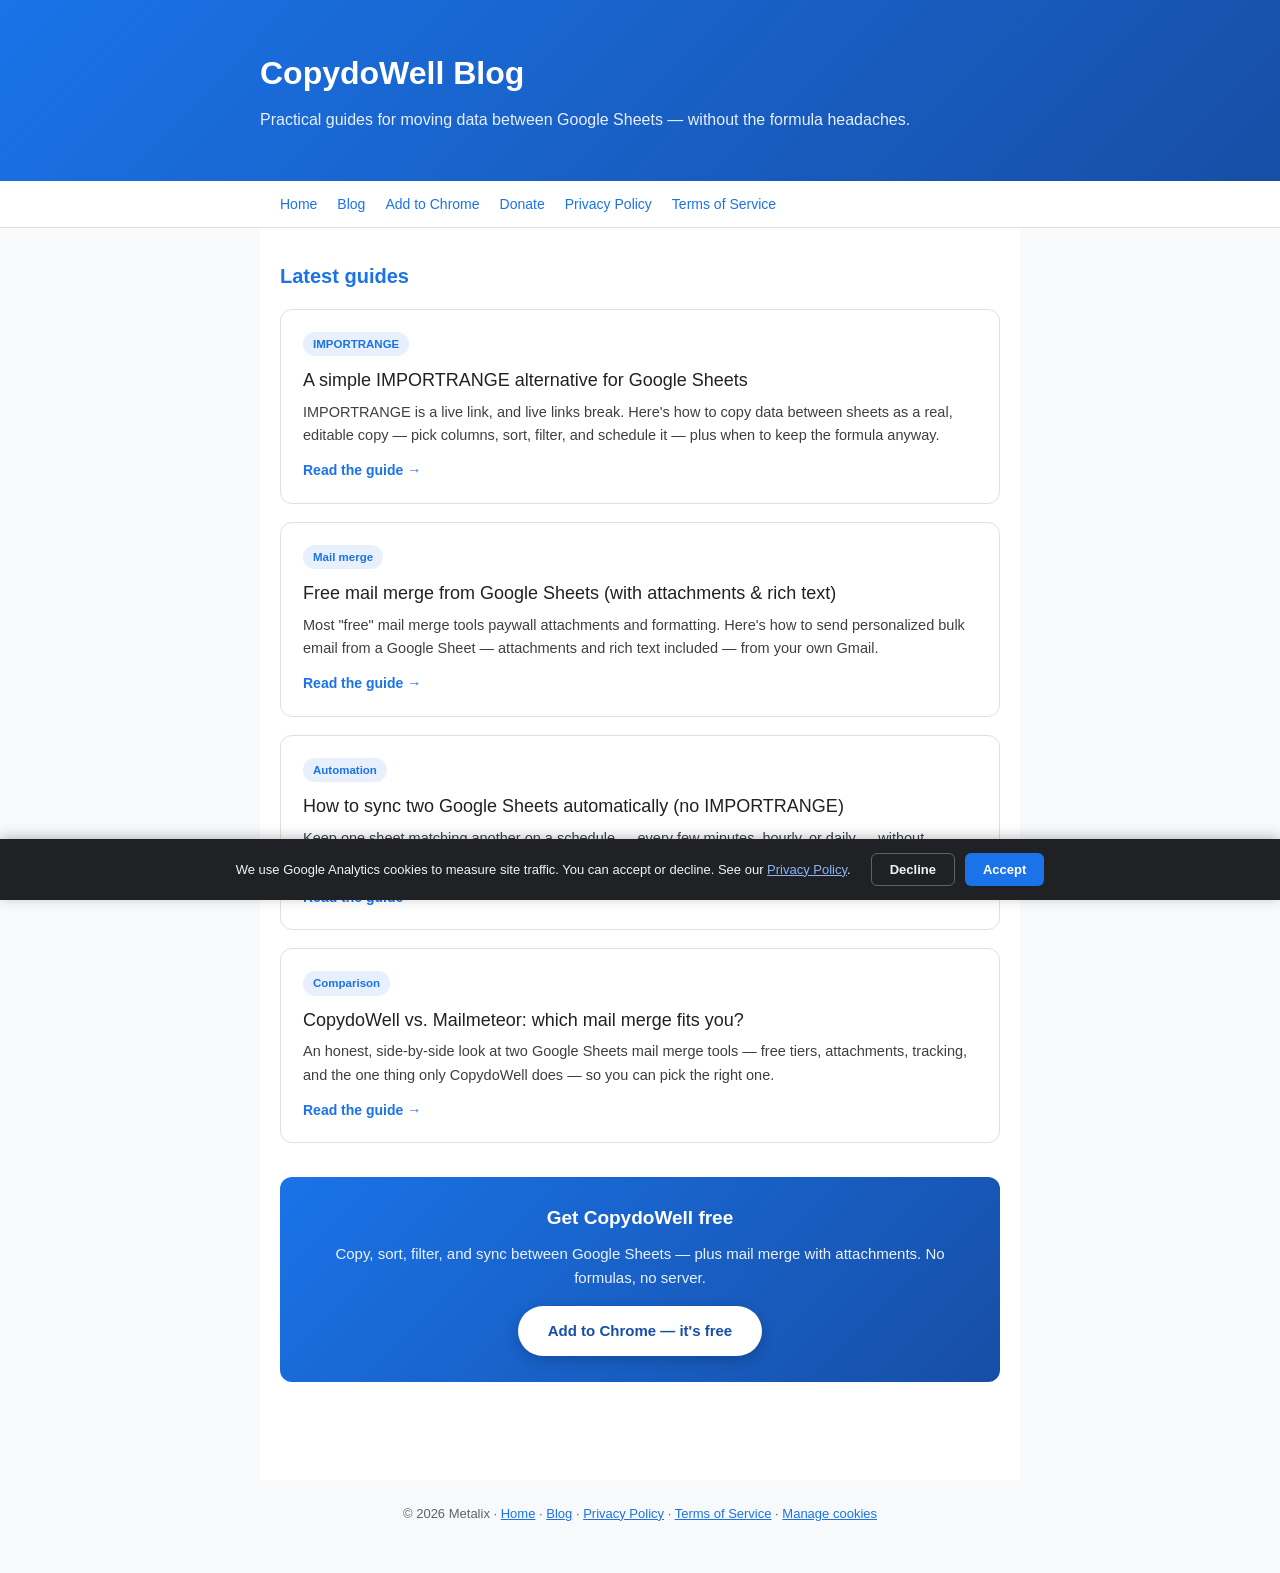
==== blog/index.html @ b86292d3 "Add blog with SEO posts (IMPORTRANGE, mail merge, sync, vs Mailmeteor) - New /blog/ folder: landing " ====
<!DOCTYPE html>
<html lang="en">
<head>
<meta charset="utf-8">
<meta name="viewport" content="width=device-width, initial-scale=1">
<title>CopydoWell Blog — Google Sheets Copy, Sync &amp; Mail Merge Guides</title>
<meta name="description" content="Practical guides for copying, syncing, and mail merging data in Google Sheets — IMPORTRANGE alternatives, free mail merge with attachments, automatic sheet syncs, and honest tool comparisons.">
<link rel="canonical" href="https://copydowell.metalix.in/blog/">
<meta property="og:type" content="website">
<meta property="og:title" content="CopydoWell Blog — Google Sheets Copy, Sync &amp; Mail Merge Guides">
<meta property="og:description" content="Practical guides for copying, syncing, and mail merging data in Google Sheets.">
<meta property="og:url" content="https://copydowell.metalix.in/blog/">
<meta property="og:image" content="https://copydowell.metalix.in/images/marquee-1400x560.png">
<meta name="twitter:card" content="summary_large_image">
<link rel="stylesheet" href="/style.css">
<link rel="stylesheet" href="/blog/blog.css">
<!-- Google Analytics (GA4) with Consent Mode v2 -->
<script async src="https://www.googletagmanager.com/gtag/js?id=G-570SE982X2"></script>
<script>
  window.dataLayer = window.dataLayer || [];
  function gtag(){dataLayer.push(arguments);}
  gtag('consent', 'default', {
    ad_storage: 'denied', ad_user_data: 'denied', ad_personalization: 'denied',
    analytics_storage: 'denied', wait_for_update: 500
  });
  try { if (localStorage.getItem('cdw_consent') === 'granted') { gtag('consent', 'update', { analytics_storage: 'granted' }); } } catch (e) {}
  gtag('js', new Date());
  gtag('config', 'G-570SE982X2');
</script>
<script type="application/ld+json">
{
  "@context": "https://schema.org",
  "@type": "Blog",
  "name": "CopydoWell Blog",
  "description": "Practical guides for copying, syncing, and mail merging data in Google Sheets.",
  "url": "https://copydowell.metalix.in/blog/",
  "publisher": { "@type": "Organization", "name": "Metalix" }
}
</script>
</head>
<body>
<header>
  <div class="wrap">
    <h1>CopydoWell Blog</h1>
    <p>Practical guides for moving data between Google Sheets — without the formula headaches.</p>
  </div>
</header>

<nav>
  <div class="wrap">
    <a href="/index.html">Home</a>
    <a href="/blog/">Blog</a>
    <a href="https://chromewebstore.google.com/detail/copydowell/fgkggcanaogpklaloeeofbmgglbmghhf" target="_blank" rel="noopener" data-ga-event="add_to_chrome" data-ga-label="nav">Add to Chrome</a>
    <a href="/donate.html">Donate</a>
    <a href="/privacy.html">Privacy Policy</a>
    <a href="/terms.html">Terms of Service</a>
  </div>
</nav>

<main>
  <h2 style="margin-top:0;">Latest guides</h2>
  <div class="post-list">

    <article class="post-card">
      <span class="tag">IMPORTRANGE</span>
      <h2><a href="/blog/importrange-alternative-google-sheets.html">A simple IMPORTRANGE alternative for Google Sheets</a></h2>
      <p class="excerpt">IMPORTRANGE is a live link, and live links break. Here's how to copy data between sheets as a real, editable copy — pick columns, sort, filter, and schedule it — plus when to keep the formula anyway.</p>
      <a class="read-more" href="/blog/importrange-alternative-google-sheets.html">Read the guide →</a>
    </article>

    <article class="post-card">
      <span class="tag">Mail merge</span>
      <h2><a href="/blog/google-sheets-mail-merge-free.html">Free mail merge from Google Sheets (with attachments &amp; rich text)</a></h2>
      <p class="excerpt">Most "free" mail merge tools paywall attachments and formatting. Here's how to send personalized bulk email from a Google Sheet — attachments and rich text included — from your own Gmail.</p>
      <a class="read-more" href="/blog/google-sheets-mail-merge-free.html">Read the guide →</a>
    </article>

    <article class="post-card">
      <span class="tag">Automation</span>
      <h2><a href="/blog/sync-two-google-sheets-automatically.html">How to sync two Google Sheets automatically (no IMPORTRANGE)</a></h2>
      <p class="excerpt">Keep one sheet matching another on a schedule — every few minutes, hourly, or daily — without IMPORTRANGE or Apps Script. Set it once and let scheduled triggers do the copying.</p>
      <a class="read-more" href="/blog/sync-two-google-sheets-automatically.html">Read the guide →</a>
    </article>

    <article class="post-card">
      <span class="tag">Comparison</span>
      <h2><a href="/blog/copydowell-vs-mailmeteor.html">CopydoWell vs. Mailmeteor: which mail merge fits you?</a></h2>
      <p class="excerpt">An honest, side-by-side look at two Google Sheets mail merge tools — free tiers, attachments, tracking, and the one thing only CopydoWell does — so you can pick the right one.</p>
      <a class="read-more" href="/blog/copydowell-vs-mailmeteor.html">Read the guide →</a>
    </article>

  </div>

  <div class="cta-box">
    <h3>Get CopydoWell free</h3>
    <p>Copy, sort, filter, and sync between Google Sheets — plus mail merge with attachments. No formulas, no server.</p>
    <a class="cta" href="https://chromewebstore.google.com/detail/copydowell/fgkggcanaogpklaloeeofbmgglbmghhf" target="_blank" rel="noopener" data-ga-event="add_to_chrome" data-ga-label="blog_index">Add to Chrome — it's free</a>
  </div>
</main>

<footer>
  &copy; 2026 Metalix &middot; <a href="/index.html">Home</a> &middot; <a href="/blog/">Blog</a> &middot; <a href="/privacy.html">Privacy Policy</a> &middot; <a href="/terms.html">Terms of Service</a> &middot; <a href="#" class="manage-cookies">Manage cookies</a>
</footer>
<script>
  document.addEventListener('click', function (e) {
    var el = e.target.closest('[data-ga-event]');
    if (!el || typeof gtag !== 'function') return;
    gtag('event', el.getAttribute('data-ga-event'), {
      cta_location: el.getAttribute('data-ga-label') || '',
      link_url: el.getAttribute('href') || ''
    });
  });
</script>
<script src="/consent.js"></script>
</body>
</html>
---- style.css ----
:root {
  color-scheme: light;
}

* { box-sizing: border-box; }

body {
  font-family: -apple-system, BlinkMacSystemFont, "Segoe UI", Roboto, Helvetica, Arial, sans-serif;
  margin: 0;
  color: #202124;
  background: #f8f9fa;
  line-height: 1.6;
}

header {
  background: linear-gradient(135deg, #1a73e8, #174ea6);
  color: #fff;
  padding: 48px 20px;
}

header .wrap {
  max-width: 760px;
  margin: 0 auto;
}

header h1 {
  margin: 0 0 8px;
  font-size: 32px;
}

header p {
  margin: 0;
  font-size: 16px;
  opacity: 0.9;
}

nav {
  background: #fff;
  border-bottom: 1px solid #e0e0e0;
}

nav .wrap {
  max-width: 760px;
  margin: 0 auto;
  padding: 12px 20px;
  display: flex;
  gap: 20px;
}

nav a {
  color: #1a73e8;
  text-decoration: none;
  font-weight: 500;
  font-size: 14px;
}

nav a:hover { text-decoration: underline; }

main {
  max-width: 760px;
  margin: 0 auto;
  padding: 32px 20px 64px;
  background: #fff;
}

h2 {
  color: #1a73e8;
  font-size: 20px;
  margin-top: 32px;
}

h2:first-child { margin-top: 0; }

h3 {
  font-size: 16px;
  margin-top: 24px;
  margin-bottom: 6px;
}

h4 {
  font-size: 14px;
  margin-top: 0;
  margin-bottom: 4px;
  color: #1a73e8;
}

ol, ul { padding-left: 20px; }

a { color: #1a73e8; }

code {
  background: #f1f3f4;
  border-radius: 3px;
  padding: 1px 5px;
  font-size: 12.5px;
  font-family: "SFMono-Regular", Consolas, Menlo, monospace;
}

.toc {
  background: #f8f9fa;
  border: 1px solid #e0e0e0;
  border-radius: 8px;
  padding: 16px 20px;
  margin-bottom: 24px;
}

.toc p { margin: 0 0 8px; font-weight: 600; }
.toc ul { margin: 0; padding-left: 18px; }
.toc li { margin-bottom: 4px; }

.step {
  border-left: 3px solid #1a73e8;
  padding-left: 14px;
  margin: 14px 0;
}

footer {
  text-align: center;
  padding: 24px 20px 48px;
  font-size: 13px;
  color: #5f6368;
}

.updated {
  font-size: 13px;
  color: #5f6368;
}

.cta {
  display: inline-block;
  margin-top: 20px;
  padding: 13px 30px;
  background: #fff;
  color: #174ea6;
  border-radius: 999px;
  font-weight: 600;
  font-size: 15px;
  text-decoration: none;
  box-shadow: 0 4px 14px rgba(0,0,0,0.20);
  transition: transform 0.15s ease, box-shadow 0.15s ease, background 0.15s ease, filter 0.15s ease;
}

.cta:hover {
  background: #f1f3f4;
  text-decoration: none;
  transform: translateY(-2px);
  box-shadow: 0 9px 24px rgba(0,0,0,0.28);
}

.cta.inline {
  background: linear-gradient(135deg, #1a73e8, #174ea6);
  color: #fff;
  margin-top: 8px;
  box-shadow: 0 4px 14px rgba(26,115,232,0.35);
}

.cta.inline:hover {
  background: linear-gradient(135deg, #1a73e8, #174ea6);
  filter: brightness(1.06);
  transform: translateY(-2px);
  box-shadow: 0 9px 24px rgba(26,115,232,0.45);
}

.cta.donate {
  background: linear-gradient(135deg, #ff5f6d, #ff2d55);
  color: #fff;
  font-size: 16px;
  padding: 14px 32px;
  border-radius: 999px;
  box-shadow: 0 6px 18px rgba(255, 45, 85, 0.35);
  transition: transform 0.15s ease, box-shadow 0.15s ease, filter 0.15s ease;
}

.cta.donate:hover {
  background: linear-gradient(135deg, #ff5f6d, #ff2d55);
  filter: brightness(1.05);
  transform: translateY(-2px);
  box-shadow: 0 10px 26px rgba(255, 45, 85, 0.45);
  text-decoration: none;
}

.cta.donate .heart { display: inline-block; animation: heartbeat 1.4s ease-in-out infinite; }

@keyframes heartbeat {
  0%, 100% { transform: scale(1); }
  15% { transform: scale(1.25); }
  30% { transform: scale(1); }
  45% { transform: scale(1.2); }
}

.cookie-consent {
  position: fixed;
  left: 0;
  right: 0;
  bottom: 0;
  z-index: 2000;
  background: #202124;
  color: #f1f3f4;
  padding: 14px 20px;
  display: flex;
  flex-wrap: wrap;
  align-items: center;
  justify-content: center;
  gap: 12px 20px;
  font-size: 13px;
  box-shadow: 0 -2px 12px rgba(0,0,0,0.25);
}

.cookie-consent .cc-text { max-width: 640px; line-height: 1.5; }
.cookie-consent a { color: #8ab4f8; }

.cookie-consent .cc-actions { display: flex; gap: 10px; flex-shrink: 0; }

.cookie-consent .cc-btn {
  border: none;
  border-radius: 6px;
  padding: 8px 18px;
  font-size: 13px;
  font-weight: 600;
  cursor: pointer;
}

.cookie-consent .cc-accept { background: #1a73e8; color: #fff; }
.cookie-consent .cc-accept:hover { background: #4285f4; }
.cookie-consent .cc-decline { background: transparent; color: #f1f3f4; border: 1px solid #5f6368; }
.cookie-consent .cc-decline:hover { background: rgba(255,255,255,0.08); }
.cookie-consent em { color: #9aa0a6; font-style: normal; }

.manage-cookies { cursor: pointer; }

.shots {
  display: grid;
  grid-template-columns: repeat(auto-fit, minmax(280px, 1fr));
  gap: 18px;
  margin: 18px 0 8px;
}

.shots figure { margin: 0; }

.shots img {
  width: 100%;
  height: auto;
  display: block;
  border: 1px solid #e0e0e0;
  border-radius: 10px;
  box-shadow: 0 4px 16px rgba(0,0,0,0.10);
}

.shots figcaption {
  margin-top: 8px;
  font-size: 13px;
  color: #5f6368;
  text-align: center;
}

.marquee-banner {
  width: 100%;
  height: auto;
  display: block;
  border-radius: 12px;
  margin: 8px 0 4px;
}
---- blog/blog.css ----
/* Blog-specific styles, layered on top of the site's /style.css.
   Reuses the site palette: #1a73e8 blue, #202124 ink, #5f6368 muted. */

.breadcrumb { font-size: 12.5px; color: #5f6368; margin: 0 0 18px; }
.breadcrumb a { color: #1a73e8; text-decoration: none; }
.breadcrumb a:hover { text-decoration: underline; }

article h1 { font-size: 27px; line-height: 1.25; margin: 0 0 10px; color: #202124; }
article h2 { margin-top: 34px; }
article h3 { margin-top: 22px; }
article p { margin: 14px 0; }
article ul, article ol { margin: 14px 0; }
article li { margin-bottom: 6px; }
article a { font-weight: 500; }

.post-meta { font-size: 13px; color: #5f6368; margin: 0 0 22px; }
.lead { font-size: 17px; color: #3c4043; line-height: 1.6; }

/* callout / note box */
.callout {
  background: #e8f0fe; border: 1px solid #d2e3fc; border-left: 4px solid #1a73e8;
  border-radius: 8px; padding: 14px 16px; margin: 20px 0; font-size: 14.5px;
}
.callout.warn { background: #fef7e0; border-color: #feefc3; border-left-color: #f9ab00; }
.callout p:first-child { margin-top: 0; }
.callout p:last-child { margin-bottom: 0; }

/* comparison table */
.table-wrap { overflow-x: auto; margin: 20px 0; }
table.cmp { border-collapse: collapse; width: 100%; font-size: 14px; }
table.cmp th, table.cmp td { border: 1px solid #e0e0e0; padding: 10px 12px; text-align: left; vertical-align: top; }
table.cmp thead th { background: #f1f3f4; font-weight: 600; }
table.cmp tbody th { background: #f8f9fa; font-weight: 600; }
table.cmp td.yes { color: #137333; font-weight: 600; }
table.cmp td.no { color: #c5221f; }

/* FAQ (accordion) */
.faq { margin: 24px 0; }
.faq details {
  border: 1px solid #e0e0e0; border-radius: 8px; margin-bottom: 10px;
  background: #fff; overflow: hidden;
}
.faq summary {
  cursor: pointer; padding: 14px 16px; font-weight: 600; font-size: 15px;
  list-style: none; color: #202124;
}
.faq summary::-webkit-details-marker { display: none; }
.faq summary:before { content: "＋"; color: #1a73e8; margin-right: 10px; font-weight: 700; }
.faq details[open] summary:before { content: "－"; }
.faq details > p { margin: 0 16px 14px; color: #3c4043; }

/* CTA box */
.cta-box {
  background: linear-gradient(135deg, #1a73e8, #174ea6); color: #fff;
  border-radius: 12px; padding: 26px 24px; margin: 34px 0; text-align: center;
}
.cta-box h3 { color: #fff; margin: 0 0 8px; font-size: 19px; }
.cta-box p { margin: 0 0 16px; opacity: 0.92; font-size: 15px; }
.cta-box .cta { margin-top: 0; }

/* related posts */
.related { margin-top: 40px; border-top: 1px solid #e0e0e0; padding-top: 20px; }
.related h2 { font-size: 16px; margin-top: 0; }
.related ul { padding-left: 18px; }

/* post cards (blog index) */
.post-list { display: grid; gap: 18px; margin-top: 8px; }
.post-card {
  border: 1px solid #e0e0e0; border-radius: 12px; padding: 20px 22px; background: #fff;
  transition: box-shadow .15s ease, transform .15s ease;
}
.post-card:hover { box-shadow: 0 6px 20px rgba(0,0,0,0.08); transform: translateY(-2px); }
.post-card .tag {
  display: inline-block; font-size: 11.5px; font-weight: 600; color: #1a73e8;
  background: #e8f0fe; border-radius: 999px; padding: 3px 10px; margin-bottom: 10px;
}
.post-card h2 { margin: 0 0 6px; font-size: 18px; }
.post-card h2 a { color: #202124; text-decoration: none; }
.post-card h2 a:hover { color: #1a73e8; }
.post-card .excerpt { margin: 0 0 10px; color: #3c4043; font-size: 14.5px; }
.post-card .read-more { font-weight: 600; font-size: 14px; text-decoration: none; }
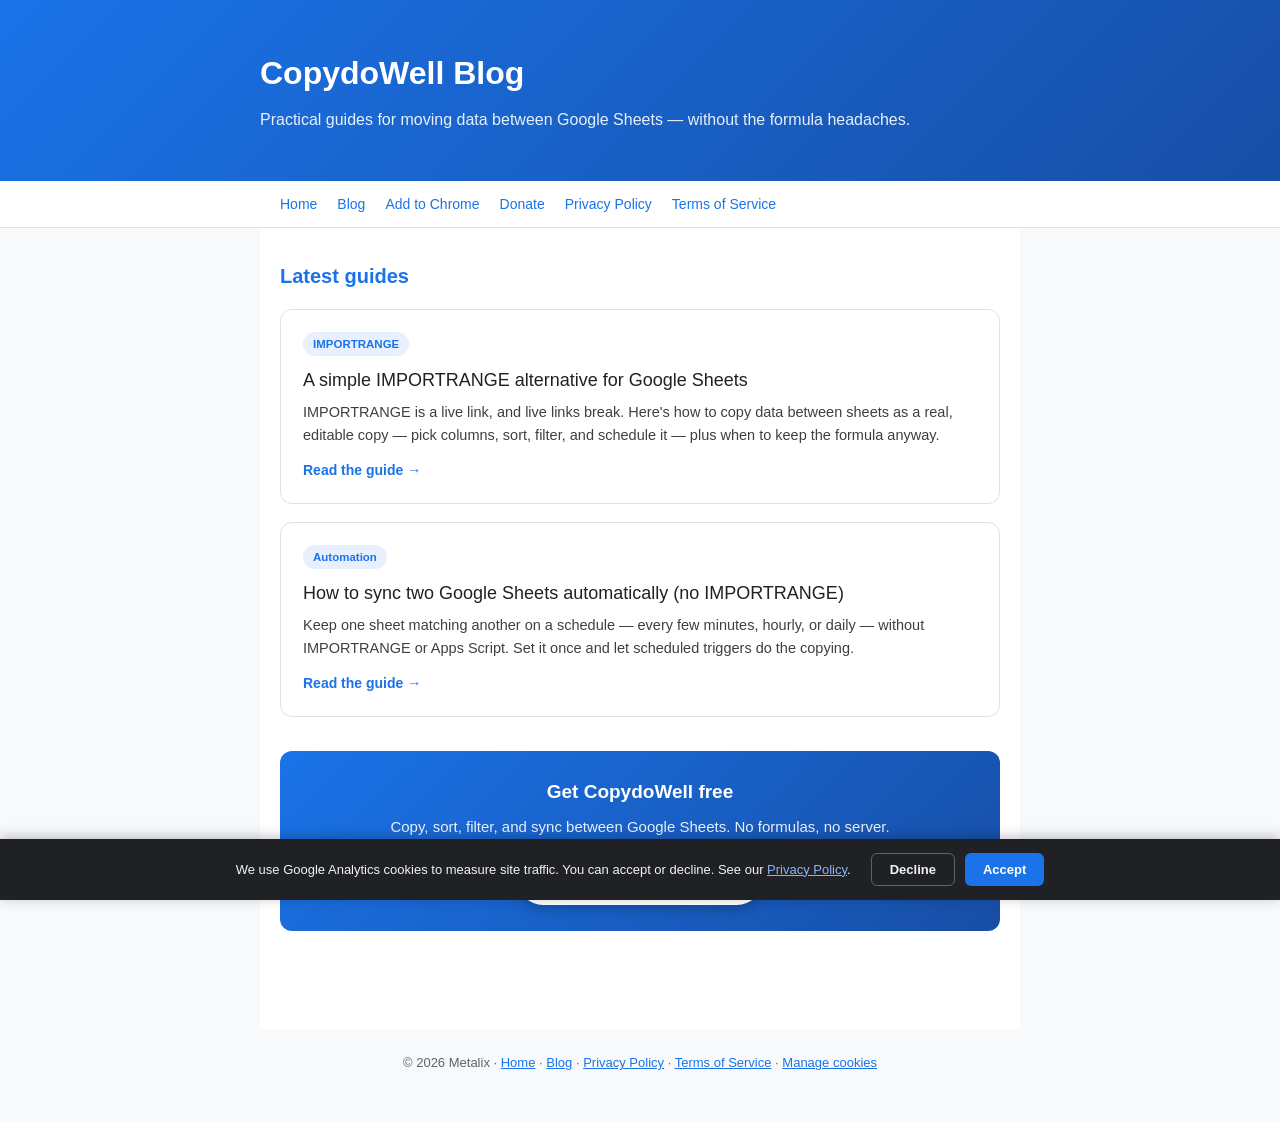
==== commit 7e896774: "Remove Mail Merge / Gmail from site (Copy-only v1.7.0) Mail Merge was split out of CopydoWell; the e" ====
--- a/blog/index.html
+++ b/blog/index.html
@@ -3,12 +3,12 @@
 <head>
 <meta charset="utf-8">
 <meta name="viewport" content="width=device-width, initial-scale=1">
-<title>CopydoWell Blog — Google Sheets Copy, Sync &amp; Mail Merge Guides</title>
-<meta name="description" content="Practical guides for copying, syncing, and mail merging data in Google Sheets — IMPORTRANGE alternatives, free mail merge with attachments, automatic sheet syncs, and honest tool comparisons.">
+<title>CopydoWell Blog — Google Sheets Copy &amp; Sync Guides</title>
+<meta name="description" content="Practical guides for copying and syncing data in Google Sheets — IMPORTRANGE alternatives, automatic sheet syncs, and honest tool comparisons.">
 <link rel="canonical" href="https://copydowell.metalix.in/blog/">
 <meta property="og:type" content="website">
-<meta property="og:title" content="CopydoWell Blog — Google Sheets Copy, Sync &amp; Mail Merge Guides">
-<meta property="og:description" content="Practical guides for copying, syncing, and mail merging data in Google Sheets.">
+<meta property="og:title" content="CopydoWell Blog — Google Sheets Copy &amp; Sync Guides">
+<meta property="og:description" content="Practical guides for copying and syncing data in Google Sheets.">
 <meta property="og:url" content="https://copydowell.metalix.in/blog/">
 <meta property="og:image" content="https://copydowell.metalix.in/images/marquee-1400x560.png">
 <meta name="twitter:card" content="summary_large_image">
@@ -32,7 +32,7 @@
   "@context": "https://schema.org",
   "@type": "Blog",
   "name": "CopydoWell Blog",
-  "description": "Practical guides for copying, syncing, and mail merging data in Google Sheets.",
+  "description": "Practical guides for copying and syncing data in Google Sheets.",
   "url": "https://copydowell.metalix.in/blog/",
   "publisher": { "@type": "Organization", "name": "Metalix" }
 }
@@ -69,31 +69,17 @@
     </article>
 
     <article class="post-card">
-      <span class="tag">Mail merge</span>
-      <h2><a href="/blog/google-sheets-mail-merge-free.html">Free mail merge from Google Sheets (with attachments &amp; rich text)</a></h2>
-      <p class="excerpt">Most "free" mail merge tools paywall attachments and formatting. Here's how to send personalized bulk email from a Google Sheet — attachments and rich text included — from your own Gmail.</p>
-      <a class="read-more" href="/blog/google-sheets-mail-merge-free.html">Read the guide →</a>
-    </article>
-
-    <article class="post-card">
       <span class="tag">Automation</span>
       <h2><a href="/blog/sync-two-google-sheets-automatically.html">How to sync two Google Sheets automatically (no IMPORTRANGE)</a></h2>
       <p class="excerpt">Keep one sheet matching another on a schedule — every few minutes, hourly, or daily — without IMPORTRANGE or Apps Script. Set it once and let scheduled triggers do the copying.</p>
       <a class="read-more" href="/blog/sync-two-google-sheets-automatically.html">Read the guide →</a>
     </article>
 
-    <article class="post-card">
-      <span class="tag">Comparison</span>
-      <h2><a href="/blog/copydowell-vs-mailmeteor.html">CopydoWell vs. Mailmeteor: which mail merge fits you?</a></h2>
-      <p class="excerpt">An honest, side-by-side look at two Google Sheets mail merge tools — free tiers, attachments, tracking, and the one thing only CopydoWell does — so you can pick the right one.</p>
-      <a class="read-more" href="/blog/copydowell-vs-mailmeteor.html">Read the guide →</a>
-    </article>
-
   </div>
 
   <div class="cta-box">
     <h3>Get CopydoWell free</h3>
-    <p>Copy, sort, filter, and sync between Google Sheets — plus mail merge with attachments. No formulas, no server.</p>
+    <p>Copy, sort, filter, and sync between Google Sheets. No formulas, no server.</p>
     <a class="cta" href="https://chromewebstore.google.com/detail/copydowell/fgkggcanaogpklaloeeofbmgglbmghhf" target="_blank" rel="noopener" data-ga-event="add_to_chrome" data-ga-label="blog_index">Add to Chrome — it's free</a>
   </div>
 </main>
--- a/style.css
+++ b/style.css
@@ -253,6 +253,26 @@
   text-align: center;
 }
 
+.video-embed {
+  position: relative;
+  width: 100%;
+  aspect-ratio: 16 / 9;
+  margin: 18px 0;
+  border-radius: 10px;
+  overflow: hidden;
+  border: 1px solid #e0e0e0;
+  box-shadow: 0 4px 16px rgba(0,0,0,0.10);
+  background: #000;
+}
+
+.video-embed iframe {
+  position: absolute;
+  inset: 0;
+  width: 100%;
+  height: 100%;
+  border: 0;
+}
+
 .marquee-banner {
   width: 100%;
   height: auto;
--- a/blog/blog.css
+++ b/blog/blog.css
@@ -58,6 +58,21 @@
 .cta-box p { margin: 0 0 16px; opacity: 0.92; font-size: 15px; }
 .cta-box .cta { margin-top: 0; }
 
+/* share bar */
+.share { margin-top: 36px; border-top: 1px solid #e0e0e0; padding-top: 20px; }
+.share h2 { font-size: 16px; margin: 0 0 12px; }
+.share-buttons { display: flex; flex-wrap: wrap; gap: 8px; }
+.share-buttons a, .share-buttons button {
+  display: inline-flex; align-items: center; gap: 7px;
+  border: 1px solid #dadce0; border-radius: 999px; background: #fff;
+  color: #3c4043; font-family: inherit; font-size: 13.5px; font-weight: 600;
+  padding: 9px 14px; text-decoration: none; cursor: pointer;
+  transition: border-color .15s ease, color .15s ease, background .15s ease;
+}
+.share-buttons a:hover, .share-buttons button:hover { border-color: #1a73e8; color: #1a73e8; background: #e8f0fe; }
+.share-buttons svg { width: 16px; height: 16px; fill: currentColor; flex: none; }
+.share-copy.copied, .share-copy.copied:hover { border-color: #137333; color: #137333; background: #e6f4ea; }
+
 /* related posts */
 .related { margin-top: 40px; border-top: 1px solid #e0e0e0; padding-top: 20px; }
 .related h2 { font-size: 16px; margin-top: 0; }
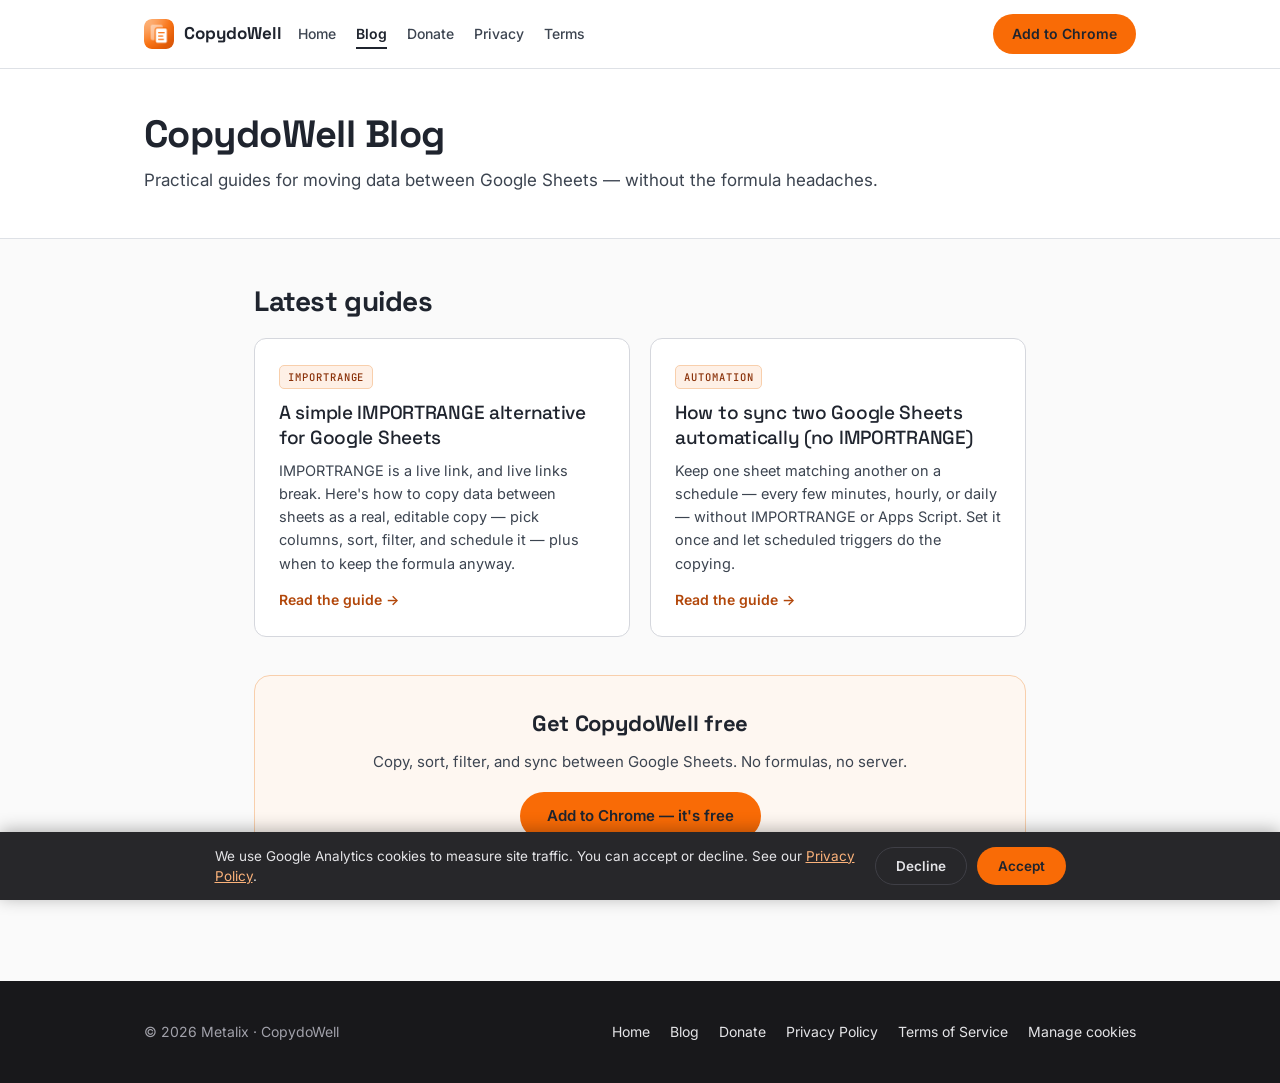
==== commit ed6fa1d2: "Retheme site to the Metalix brand Rebuild the site on metalix.in's design tokens: primary hsl(25 95%" ====
--- a/blog/index.html
+++ b/blog/index.html
@@ -12,6 +12,10 @@
 <meta property="og:url" content="https://copydowell.metalix.in/blog/">
 <meta property="og:image" content="https://copydowell.metalix.in/images/marquee-1400x560.png">
 <meta name="twitter:card" content="summary_large_image">
+<link rel="preconnect" href="https://fonts.googleapis.com">
+<link rel="preconnect" href="https://fonts.gstatic.com" crossorigin>
+<link rel="stylesheet" href="https://fonts.googleapis.com/css2?family=Inter:wght@400;500;600;700&family=Space+Grotesk:wght@500;600;700&family=JetBrains+Mono:wght@400;500&display=swap">
+<link rel="icon" type="image/png" href="/images/copydowell-mark.png">
 <link rel="stylesheet" href="/style.css">
 <link rel="stylesheet" href="/blog/blog.css">
 <!-- Google Analytics (GA4) with Consent Mode v2 -->
@@ -39,53 +43,61 @@
 </script>
 </head>
 <body>
+<nav class="site-nav">
+  <div class="wrap">
+    <a class="brand" href="/"><img src="/images/copydowell-mark.png" alt="" width="30" height="30">CopydoWell</a>
+    <div class="nav-links">
+      <a href="/">Home</a>
+      <a href="/blog/" aria-current="page">Blog</a>
+      <a href="/donate.html" data-ga-event="donate_click" data-ga-label="nav">Donate</a>
+      <a href="/privacy.html">Privacy</a>
+      <a href="/terms.html">Terms</a>
+    </div>
+    <a class="cta sm" href="https://chromewebstore.google.com/detail/copydowell-%e2%80%94-copy-google/fgkggcanaogpklaloeeofbmgglbmghhf" target="_blank" rel="noopener" data-ga-event="add_to_chrome" data-ga-label="nav">Add to Chrome</a>
+  </div>
+</nav>
+
 <header>
   <div class="wrap">
     <h1>CopydoWell Blog</h1>
     <p>Practical guides for moving data between Google Sheets — without the formula headaches.</p>
   </div>
 </header>
-
-<nav>
-  <div class="wrap">
-    <a href="/index.html">Home</a>
-    <a href="/blog/">Blog</a>
-    <a href="https://chromewebstore.google.com/detail/copydowell/fgkggcanaogpklaloeeofbmgglbmghhf" target="_blank" rel="noopener" data-ga-event="add_to_chrome" data-ga-label="nav">Add to Chrome</a>
-    <a href="/donate.html">Donate</a>
-    <a href="/privacy.html">Privacy Policy</a>
-    <a href="/terms.html">Terms of Service</a>
-  </div>
-</nav>
-
 <main>
-  <h2 style="margin-top:0;">Latest guides</h2>
+  <h2>Latest guides</h2>
   <div class="post-list">
-
     <article class="post-card">
       <span class="tag">IMPORTRANGE</span>
-      <h2><a href="/blog/importrange-alternative-google-sheets.html">A simple IMPORTRANGE alternative for Google Sheets</a></h2>
+      <h3><a href="/blog/importrange-alternative-google-sheets.html">A simple IMPORTRANGE alternative for Google Sheets</a></h3>
       <p class="excerpt">IMPORTRANGE is a live link, and live links break. Here's how to copy data between sheets as a real, editable copy — pick columns, sort, filter, and schedule it — plus when to keep the formula anyway.</p>
-      <a class="read-more" href="/blog/importrange-alternative-google-sheets.html">Read the guide →</a>
+      <a class="read-more" href="/blog/importrange-alternative-google-sheets.html">Read the guide &rarr;</a>
     </article>
-
     <article class="post-card">
       <span class="tag">Automation</span>
-      <h2><a href="/blog/sync-two-google-sheets-automatically.html">How to sync two Google Sheets automatically (no IMPORTRANGE)</a></h2>
+      <h3><a href="/blog/sync-two-google-sheets-automatically.html">How to sync two Google Sheets automatically (no IMPORTRANGE)</a></h3>
       <p class="excerpt">Keep one sheet matching another on a schedule — every few minutes, hourly, or daily — without IMPORTRANGE or Apps Script. Set it once and let scheduled triggers do the copying.</p>
-      <a class="read-more" href="/blog/sync-two-google-sheets-automatically.html">Read the guide →</a>
+      <a class="read-more" href="/blog/sync-two-google-sheets-automatically.html">Read the guide &rarr;</a>
     </article>
-
   </div>
-
   <div class="cta-box">
     <h3>Get CopydoWell free</h3>
     <p>Copy, sort, filter, and sync between Google Sheets. No formulas, no server.</p>
-    <a class="cta" href="https://chromewebstore.google.com/detail/copydowell/fgkggcanaogpklaloeeofbmgglbmghhf" target="_blank" rel="noopener" data-ga-event="add_to_chrome" data-ga-label="blog_index">Add to Chrome — it's free</a>
+    <a class="cta" href="https://chromewebstore.google.com/detail/copydowell-%e2%80%94-copy-google/fgkggcanaogpklaloeeofbmgglbmghhf" target="_blank" rel="noopener" data-ga-event="add_to_chrome" data-ga-label="blog_index">Add to Chrome — it's free</a>
   </div>
 </main>
 
 <footer>
-  &copy; 2026 Metalix &middot; <a href="/index.html">Home</a> &middot; <a href="/blog/">Blog</a> &middot; <a href="/privacy.html">Privacy Policy</a> &middot; <a href="/terms.html">Terms of Service</a> &middot; <a href="#" class="manage-cookies">Manage cookies</a>
+  <div class="wrap">
+    <p class="copy">&copy; 2026 Metalix &middot; CopydoWell</p>
+    <nav aria-label="Footer">
+      <a href="/">Home</a>
+      <a href="/blog/">Blog</a>
+      <a href="/donate.html">Donate</a>
+      <a href="/privacy.html">Privacy Policy</a>
+      <a href="/terms.html">Terms of Service</a>
+      <a href="#" class="manage-cookies">Manage cookies</a>
+    </nav>
+  </div>
 </footer>
 <script>
   document.addEventListener('click', function (e) {
--- a/style.css
+++ b/style.css
@@ -1,185 +1,482 @@
+/* CopydoWell — Metalix theme.
+   Tokens mirror metalix.in: primary hsl(25 95% 50%), zinc surfaces,
+   Space Grotesk display / Inter body / JetBrains Mono labels, .75rem radius. */
+
 :root {
   color-scheme: light;
+
+  --ink: #1F242E;
+  --ink-2: #3C4450;
+  --muted: #5B6370;
+  --bg: #FAFAFA;
+  --card: #FFFFFF;
+  --line: #DEE1E6;
+  --line-2: #D5D7DD;
+  --surface: #EDEFF2;
+
+  --brand: #F96B06;
+  --brand-ink: #8A3109;
+  --brand-link: #B2470A;
+  --brand-link-hover: #7C3309;
+  --brand-wash: #FEF0E6;
+  --brand-wash-2: #FEF7F1;
+  --brand-line: #F8CFAC;
+
+  --zinc-900: #18181B;
+  --zinc-800: #27272A;
+  --zinc-700: #3F3F46;
+  --zinc-400: #A1A1AA;
+  --zinc-200: #E4E4E7;
+
+  --ok-bg: #DCF3E4;
+  --ok-ink: #11612F;
+
+  --r: 12px;
+  --r-lg: 16px;
+  --shadow: 0 2px 4px -1px rgba(24,24,27,.06), 0 4px 8px -2px rgba(24,24,27,.08);
+  --shadow-lg: 0 8px 16px -4px rgba(24,24,27,.08), 0 16px 32px -8px rgba(24,24,27,.10);
+
+  --sans: Inter, system-ui, -apple-system, "Segoe UI", Roboto, sans-serif;
+  --display: "Space Grotesk", Inter, system-ui, sans-serif;
+  --mono: "JetBrains Mono", ui-monospace, SFMono-Regular, Menlo, monospace;
 }
 
 * { box-sizing: border-box; }
 
 body {
-  font-family: -apple-system, BlinkMacSystemFont, "Segoe UI", Roboto, Helvetica, Arial, sans-serif;
+  font-family: var(--sans);
   margin: 0;
-  color: #202124;
-  background: #f8f9fa;
+  color: var(--ink);
+  background: var(--bg);
   line-height: 1.6;
-}
-
-header {
-  background: linear-gradient(135deg, #1a73e8, #174ea6);
-  color: #fff;
-  padding: 48px 20px;
-}
-
-header .wrap {
-  max-width: 760px;
-  margin: 0 auto;
-}
-
-header h1 {
-  margin: 0 0 8px;
-  font-size: 32px;
-}
-
-header p {
-  margin: 0;
-  font-size: 16px;
-  opacity: 0.9;
-}
-
-nav {
-  background: #fff;
-  border-bottom: 1px solid #e0e0e0;
-}
-
-nav .wrap {
-  max-width: 760px;
-  margin: 0 auto;
-  padding: 12px 20px;
+  -webkit-font-smoothing: antialiased;
+}
+
+.wrap { max-width: 1040px; margin: 0 auto; padding: 0 24px; }
+
+a { color: var(--brand-link); }
+a:hover { color: var(--brand-link-hover); }
+
+h1, h2, h3, h4 { font-family: var(--display); letter-spacing: -0.015em; }
+
+/* ---------- top navigation ---------- */
+
+.site-nav {
+  background: var(--card);
+  border-bottom: 1px solid var(--line);
+  position: sticky;
+  top: 0;
+  z-index: 100;
+}
+
+.site-nav .wrap {
   display: flex;
+  flex-wrap: wrap;
+  align-items: center;
+  gap: 16px;
+  min-height: 68px;
+  padding-top: 10px;
+  padding-bottom: 10px;
+}
+
+.brand {
+  display: inline-flex;
+  align-items: center;
+  gap: 10px;
+  text-decoration: none;
+  color: var(--ink);
+  font-family: var(--display);
+  font-weight: 700;
+  font-size: 17px;
+  flex: none;
+}
+
+.brand:hover { color: var(--ink); }
+.brand img { width: 30px; height: 30px; border-radius: 8px; display: block; }
+
+.nav-links {
+  display: flex;
+  flex-wrap: wrap;
   gap: 20px;
-}
-
-nav a {
-  color: #1a73e8;
+  flex: 1 1 auto;
+  font-size: 14px;
+}
+
+.nav-links a {
+  color: var(--ink-2);
   text-decoration: none;
   font-weight: 500;
-  font-size: 14px;
-}
-
-nav a:hover { text-decoration: underline; }
+  padding: 4px 0;
+}
+
+.nav-links a:hover { color: var(--ink); }
+
+.nav-links a[aria-current="page"] {
+  color: var(--ink);
+  font-weight: 600;
+  box-shadow: inset 0 -2px 0 var(--ink);
+}
+
+.site-nav .cta { margin-top: 0; }
+
+/* ---------- page head / hero ---------- */
+
+header {
+  background: var(--card);
+  border-bottom: 1px solid var(--line);
+  padding: 44px 0;
+}
+
+header .wrap { max-width: 1040px; }
+
+header h1, header .site-title {
+  margin: 0 0 10px;
+  font-size: 38px;
+  line-height: 1.15;
+}
+
+header p { margin: 0; font-size: 17px; color: var(--ink-2); }
+
+header.hero { padding: 68px 0 64px; }
+
+.hero-grid {
+  display: grid;
+  grid-template-columns: minmax(0, 1.05fr) minmax(0, 1fr);
+  gap: 48px;
+  align-items: center;
+}
+
+header.hero h1 {
+  font-size: 48px;
+  line-height: 1.1;
+  letter-spacing: -0.025em;
+  margin: 0 0 16px;
+}
+
+header.hero .lede {
+  font-size: 18px;
+  color: var(--ink-2);
+  margin: 0 0 24px;
+  max-width: 34em;
+}
+
+.hero-actions { display: flex; flex-wrap: wrap; gap: 12px; }
+
+.trust {
+  margin: 16px 0 0;
+  font-size: 13px;
+  color: var(--muted);
+}
+
+/* ---------- main ---------- */
 
 main {
-  max-width: 760px;
+  max-width: 1040px;
   margin: 0 auto;
-  padding: 32px 20px 64px;
+  padding: 40px 24px 72px;
+}
+
+main.prose { max-width: 820px; }
+
+h2 {
+  font-size: 28px;
+  margin: 56px 0 14px;
+  color: var(--ink);
+}
+
+h2:first-child { margin-top: 0; }
+
+h3 { font-size: 19px; margin: 30px 0 8px; }
+h4 { font-size: 16px; margin: 0 0 6px; color: var(--ink); }
+
+ol, ul { padding-left: 22px; }
+li { margin-bottom: 6px; }
+
+code {
+  background: var(--surface);
+  border: 1px solid var(--line);
+  border-radius: 5px;
+  padding: 1px 6px;
+  font-size: 12.5px;
+  font-family: var(--mono);
+}
+
+.eyebrow {
+  display: inline-block;
+  font-family: var(--mono);
+  font-size: 10.5px;
+  letter-spacing: .09em;
+  text-transform: uppercase;
+  color: var(--brand-ink);
+  background: var(--brand-wash);
+  border: 1px solid var(--brand-line);
+  border-radius: 5px;
+  padding: 3px 8px;
+  margin-bottom: 14px;
+}
+
+/* ---------- table of contents ---------- */
+
+.toc {
+  background: var(--card);
+  border: 1px solid var(--line-2);
+  border-radius: var(--r);
+  padding: 20px 24px;
+  margin-bottom: 8px;
+}
+
+.toc p {
+  margin: 0 0 12px;
+  font-family: var(--mono);
+  font-size: 10.5px;
+  letter-spacing: .09em;
+  text-transform: uppercase;
+  color: var(--muted);
+}
+
+.toc ul {
+  margin: 0;
+  padding: 0;
+  list-style: none;
+  display: grid;
+  grid-template-columns: repeat(3, minmax(0, 1fr));
+  gap: 10px 28px;
+}
+
+.toc li { margin: 0; font-size: 14px; }
+
+/* ---------- cards ---------- */
+
+.card {
+  background: var(--card);
+  border: 1px solid var(--line-2);
+  border-radius: var(--r);
+  padding: 24px;
+}
+
+.card-grid {
+  display: grid;
+  grid-template-columns: repeat(2, minmax(0, 1fr));
+  gap: 20px;
+}
+
+.card-grid h3 { margin: 0 0 6px; }
+.card-grid p { margin: 0 0 8px; }
+
+.card .meta {
+  margin: 0;
+  font-size: 13px;
+  color: var(--muted);
+  font-family: var(--mono);
+}
+
+/* ---------- numbered steps ---------- */
+
+.step-grid {
+  display: grid;
+  grid-template-columns: repeat(4, minmax(0, 1fr));
+  gap: 18px;
+}
+
+.step {
+  background: var(--card);
+  border: 1px solid var(--line-2);
+  border-top: 3px solid var(--brand);
+  border-radius: var(--r);
+  padding: 20px;
+  margin: 0;
+}
+
+.step .num {
+  display: block;
+  font-family: var(--mono);
+  font-size: 12px;
+  color: var(--brand-ink);
+  margin-bottom: 8px;
+}
+
+.step h4 { font-size: 16px; margin: 0 0 6px; }
+.step p { margin: 0; font-size: 14px; color: var(--ink-2); }
+
+/* ---------- toggles ---------- */
+
+.toggle-list {
+  background: var(--card);
+  border: 1px solid var(--line-2);
+  border-radius: var(--r);
+  padding: 4px 24px;
+  margin: 0;
+  list-style: none;
+}
+
+.toggle-list li {
+  display: flex;
+  align-items: flex-start;
+  gap: 16px;
+  padding: 16px 0;
+  border-bottom: 1px solid var(--line);
+  margin: 0;
+}
+
+.toggle-list li:last-child { border-bottom: 0; }
+
+.toggle-list .sw {
+  width: 44px;
+  height: 26px;
+  border-radius: 999px;
+  background: var(--line-2);
+  flex: none;
+  margin-top: 2px;
+  position: relative;
+}
+
+.toggle-list .sw::after {
+  content: "";
+  position: absolute;
+  top: 3px;
+  left: 3px;
+  width: 20px;
+  height: 20px;
+  border-radius: 50%;
   background: #fff;
 }
 
-h2 {
-  color: #1a73e8;
-  font-size: 20px;
-  margin-top: 32px;
-}
-
-h2:first-child { margin-top: 0; }
-
-h3 {
-  font-size: 16px;
-  margin-top: 24px;
-  margin-bottom: 6px;
-}
-
-h4 {
-  font-size: 14px;
-  margin-top: 0;
-  margin-bottom: 4px;
-  color: #1a73e8;
-}
-
-ol, ul { padding-left: 20px; }
-
-a { color: #1a73e8; }
-
-code {
-  background: #f1f3f4;
-  border-radius: 3px;
-  padding: 1px 5px;
-  font-size: 12.5px;
-  font-family: "SFMono-Regular", Consolas, Menlo, monospace;
-}
-
-.toc {
-  background: #f8f9fa;
-  border: 1px solid #e0e0e0;
-  border-radius: 8px;
+.toggle-list .sw.on { background: var(--brand); }
+.toggle-list .sw.on::after { left: auto; right: 3px; }
+
+/* ---------- trigger cards ---------- */
+
+.trigger-grid {
+  display: grid;
+  grid-template-columns: repeat(2, minmax(0, 1fr));
+  gap: 18px;
+}
+
+.trigger-card {
+  background: var(--card);
+  border: 1px solid var(--line-2);
+  border-radius: var(--r);
+  padding: 20px;
+}
+
+.trigger-card .head {
+  display: flex;
+  align-items: center;
+  justify-content: space-between;
+  gap: 12px;
+  margin-bottom: 10px;
+}
+
+.trigger-card h4 { margin: 0; font-size: 16px; }
+.trigger-card p { margin: 0 0 10px; font-size: 14px; color: var(--ink-2); }
+.trigger-card .meta { font-family: var(--mono); font-size: 12px; color: var(--muted); margin: 0; }
+
+.pill {
+  font-size: 11px;
+  font-weight: 600;
+  padding: 3px 10px;
+  border-radius: 999px;
+  background: var(--ok-bg);
+  color: var(--ok-ink);
+  flex: none;
+}
+
+.pill.neutral { background: var(--surface); color: var(--ink-2); }
+
+/* ---------- comparison table ---------- */
+
+.table-wrap { overflow-x: auto; margin: 20px 0; border-radius: var(--r); }
+
+table.cmp {
+  border-collapse: collapse;
+  width: 100%;
+  font-size: 14.5px;
+  background: var(--card);
+}
+
+table.cmp th, table.cmp td {
+  border: 1px solid var(--line);
+  padding: 11px 14px;
+  text-align: left;
+  vertical-align: top;
+}
+
+table.cmp thead th { background: var(--surface); font-family: var(--display); }
+table.cmp tbody th { background: #F5F6F8; font-weight: 500; width: 34%; }
+table.cmp td.yes { color: var(--ok-ink); font-weight: 600; }
+table.cmp td.no { color: var(--muted); }
+
+/* ---------- callout ---------- */
+
+.callout {
+  background: var(--brand-wash-2);
+  border: 1px solid var(--brand-line);
+  border-left: 4px solid var(--brand);
+  border-radius: var(--r);
   padding: 16px 20px;
-  margin-bottom: 24px;
-}
-
-.toc p { margin: 0 0 8px; font-weight: 600; }
-.toc ul { margin: 0; padding-left: 18px; }
-.toc li { margin-bottom: 4px; }
-
-.step {
-  border-left: 3px solid #1a73e8;
-  padding-left: 14px;
-  margin: 14px 0;
-}
-
-footer {
-  text-align: center;
-  padding: 24px 20px 48px;
-  font-size: 13px;
-  color: #5f6368;
-}
-
-.updated {
-  font-size: 13px;
-  color: #5f6368;
-}
+  margin: 22px 0;
+  font-size: 15px;
+}
+
+.callout.warn { background: #FEF7E0; border-color: #FDE7B0; border-left-color: #D18700; }
+.callout p:first-child { margin-top: 0; }
+.callout p:last-child { margin-bottom: 0; }
+
+/* ---------- chips ---------- */
+
+.chips { display: flex; flex-wrap: wrap; gap: 10px; padding: 0; margin: 0 0 20px; list-style: none; }
+
+.chips li {
+  font-size: 13.5px;
+  padding: 8px 15px;
+  border-radius: 999px;
+  background: var(--card);
+  border: 1px solid var(--line-2);
+  margin: 0;
+}
+
+/* ---------- buttons ---------- */
 
 .cta {
-  display: inline-block;
-  margin-top: 20px;
-  padding: 13px 30px;
-  background: #fff;
-  color: #174ea6;
+  display: inline-flex;
+  align-items: center;
+  justify-content: center;
+  min-height: 48px;
+  padding: 0 26px;
+  background: var(--brand);
+  color: var(--ink);
+  border: 1px solid transparent;
   border-radius: 999px;
+  font-family: var(--sans);
   font-weight: 600;
   font-size: 15px;
   text-decoration: none;
-  box-shadow: 0 4px 14px rgba(0,0,0,0.20);
-  transition: transform 0.15s ease, box-shadow 0.15s ease, background 0.15s ease, filter 0.15s ease;
+  cursor: pointer;
+  transition: transform .15s ease, box-shadow .15s ease, filter .15s ease;
 }
 
 .cta:hover {
-  background: #f1f3f4;
+  color: var(--ink);
   text-decoration: none;
-  transform: translateY(-2px);
-  box-shadow: 0 9px 24px rgba(0,0,0,0.28);
-}
-
-.cta.inline {
-  background: linear-gradient(135deg, #1a73e8, #174ea6);
-  color: #fff;
-  margin-top: 8px;
-  box-shadow: 0 4px 14px rgba(26,115,232,0.35);
-}
-
-.cta.inline:hover {
-  background: linear-gradient(135deg, #1a73e8, #174ea6);
-  filter: brightness(1.06);
-  transform: translateY(-2px);
-  box-shadow: 0 9px 24px rgba(26,115,232,0.45);
-}
-
-.cta.donate {
-  background: linear-gradient(135deg, #ff5f6d, #ff2d55);
-  color: #fff;
-  font-size: 16px;
-  padding: 14px 32px;
-  border-radius: 999px;
-  box-shadow: 0 6px 18px rgba(255, 45, 85, 0.35);
-  transition: transform 0.15s ease, box-shadow 0.15s ease, filter 0.15s ease;
-}
-
-.cta.donate:hover {
-  background: linear-gradient(135deg, #ff5f6d, #ff2d55);
-  filter: brightness(1.05);
-  transform: translateY(-2px);
-  box-shadow: 0 10px 26px rgba(255, 45, 85, 0.45);
-  text-decoration: none;
-}
-
-.cta.donate .heart { display: inline-block; animation: heartbeat 1.4s ease-in-out infinite; }
+  filter: brightness(1.04);
+  transform: translateY(-1px);
+  box-shadow: var(--shadow);
+}
+
+.cta.sm { min-height: 40px; padding: 0 18px; font-size: 14px; }
+
+.cta.ghost {
+  background: var(--card);
+  border-color: var(--line-2);
+  color: var(--ink);
+}
+
+.cta.ghost:hover { border-color: #AEB4BD; }
+
+.cta.inline { margin-top: 8px; }
+
+.cta.donate { font-size: 16px; min-height: 54px; padding: 0 30px; }
+.cta.donate .heart { display: inline-block; margin-right: 8px; animation: heartbeat 1.4s ease-in-out infinite; }
 
 @keyframes heartbeat {
   0%, 100% { transform: scale(1); }
@@ -187,6 +484,101 @@
   30% { transform: scale(1); }
   45% { transform: scale(1.2); }
 }
+
+@media (prefers-reduced-motion: reduce) {
+  .cta, .cta.donate .heart { transition: none; animation: none; }
+}
+
+/* ---------- media ---------- */
+
+.marquee-banner {
+  width: 100%;
+  height: auto;
+  display: block;
+  border-radius: var(--r-lg);
+  border: 1px solid var(--line);
+}
+
+.shots {
+  display: grid;
+  grid-template-columns: repeat(auto-fit, minmax(280px, 1fr));
+  gap: 20px;
+  margin: 20px 0 8px;
+}
+
+.shots figure { margin: 0; }
+
+.shots img {
+  width: 100%;
+  height: auto;
+  display: block;
+  border: 1px solid var(--line);
+  border-radius: var(--r);
+  box-shadow: var(--shadow);
+}
+
+.shots figcaption {
+  margin-top: 10px;
+  font-size: 13px;
+  color: var(--muted);
+  text-align: center;
+}
+
+.video-embed {
+  position: relative;
+  width: 100%;
+  aspect-ratio: 16 / 9;
+  margin: 20px 0;
+  border-radius: var(--r);
+  overflow: hidden;
+  border: 1px solid var(--line);
+  box-shadow: var(--shadow);
+  background: #000;
+}
+
+.video-embed iframe { position: absolute; inset: 0; width: 100%; height: 100%; border: 0; }
+
+/* ---------- misc ---------- */
+
+.updated { font-size: 13px; color: var(--muted); font-family: var(--mono); }
+
+.legal-tabs { display: flex; flex-wrap: wrap; gap: 10px; margin-top: 18px; }
+
+.legal-tabs a {
+  font-size: 13.5px;
+  padding: 8px 16px;
+  border-radius: 999px;
+  background: var(--card);
+  border: 1px solid var(--line-2);
+  text-decoration: none;
+  color: var(--ink);
+}
+
+.legal-tabs a[aria-current="page"] { background: var(--ink); color: #fff; border-color: var(--ink); }
+
+/* ---------- footer ---------- */
+
+footer {
+  background: var(--zinc-900);
+  color: var(--zinc-200);
+  padding: 40px 0;
+  font-size: 14px;
+  margin-top: 0;
+}
+
+footer .wrap {
+  display: flex;
+  flex-wrap: wrap;
+  gap: 16px 24px;
+  align-items: center;
+}
+
+footer .copy { flex: 1 1 auto; margin: 0; color: var(--zinc-400); }
+footer nav { display: flex; flex-wrap: wrap; gap: 20px; }
+footer a { color: var(--zinc-200); text-decoration: none; }
+footer a:hover { color: #fff; text-decoration: underline; }
+
+/* ---------- cookie bar ---------- */
 
 .cookie-consent {
   position: fixed;
@@ -194,89 +586,90 @@
   right: 0;
   bottom: 0;
   z-index: 2000;
-  background: #202124;
-  color: #f1f3f4;
-  padding: 14px 20px;
+  background: var(--zinc-800);
+  color: var(--zinc-200);
+  padding: 14px 24px;
   display: flex;
   flex-wrap: wrap;
   align-items: center;
   justify-content: center;
   gap: 12px 20px;
-  font-size: 13px;
-  box-shadow: 0 -2px 12px rgba(0,0,0,0.25);
+  font-size: 13.5px;
+  box-shadow: 0 -2px 16px rgba(0,0,0,.3);
 }
 
 .cookie-consent .cc-text { max-width: 640px; line-height: 1.5; }
-.cookie-consent a { color: #8ab4f8; }
-
+.cookie-consent a { color: #FBB27A; }
 .cookie-consent .cc-actions { display: flex; gap: 10px; flex-shrink: 0; }
 
 .cookie-consent .cc-btn {
-  border: none;
-  border-radius: 6px;
-  padding: 8px 18px;
-  font-size: 13px;
+  border: 1px solid transparent;
+  border-radius: 999px;
+  padding: 10px 20px;
+  font-family: var(--sans);
+  font-size: 13.5px;
   font-weight: 600;
   cursor: pointer;
 }
 
-.cookie-consent .cc-accept { background: #1a73e8; color: #fff; }
-.cookie-consent .cc-accept:hover { background: #4285f4; }
-.cookie-consent .cc-decline { background: transparent; color: #f1f3f4; border: 1px solid #5f6368; }
-.cookie-consent .cc-decline:hover { background: rgba(255,255,255,0.08); }
-.cookie-consent em { color: #9aa0a6; font-style: normal; }
+.cookie-consent .cc-accept { background: var(--brand); color: var(--ink); }
+.cookie-consent .cc-accept:hover { filter: brightness(1.05); }
+.cookie-consent .cc-decline { background: transparent; color: var(--zinc-200); border-color: var(--zinc-700); }
+.cookie-consent .cc-decline:hover { background: rgba(255,255,255,.07); }
+.cookie-consent em { color: var(--zinc-400); font-style: normal; }
 
 .manage-cookies { cursor: pointer; }
 
-.shots {
-  display: grid;
-  grid-template-columns: repeat(auto-fit, minmax(280px, 1fr));
-  gap: 18px;
-  margin: 18px 0 8px;
-}
-
-.shots figure { margin: 0; }
-
-.shots img {
-  width: 100%;
-  height: auto;
-  display: block;
-  border: 1px solid #e0e0e0;
-  border-radius: 10px;
-  box-shadow: 0 4px 16px rgba(0,0,0,0.10);
-}
-
-.shots figcaption {
-  margin-top: 8px;
-  font-size: 13px;
-  color: #5f6368;
-  text-align: center;
-}
-
-.video-embed {
-  position: relative;
-  width: 100%;
-  aspect-ratio: 16 / 9;
-  margin: 18px 0;
-  border-radius: 10px;
-  overflow: hidden;
-  border: 1px solid #e0e0e0;
-  box-shadow: 0 4px 16px rgba(0,0,0,0.10);
-  background: #000;
-}
-
-.video-embed iframe {
+/* ---------- responsive ---------- */
+
+@media (max-width: 900px) {
+  .hero-grid { grid-template-columns: minmax(0, 1fr); gap: 32px; }
+  header.hero h1 { font-size: 36px; }
+  .step-grid { grid-template-columns: repeat(2, minmax(0, 1fr)); }
+  .toc ul { grid-template-columns: repeat(2, minmax(0, 1fr)); }
+}
+
+@media (max-width: 640px) {
+  header { padding: 32px 0; }
+  header.hero { padding: 40px 0; }
+  header h1, header .site-title { font-size: 30px; }
+  header.hero h1 { font-size: 30px; }
+  h2 { font-size: 24px; margin-top: 44px; }
+  main { padding: 28px 20px 56px; }
+  .wrap { padding: 0 20px; }
+  .card-grid, .step-grid, .trigger-grid, .toc ul { grid-template-columns: minmax(0, 1fr); }
+  .site-nav { position: static; }
+  .site-nav .wrap { gap: 12px; }
+  .nav-links { gap: 14px; font-size: 13.5px; order: 3; flex-basis: 100%; }
+  .hero-actions .cta { width: 100%; }
+}
+
+.fineprint {
+  font-size: 13.5px;
+  color: var(--muted);
+  border-top: 1px solid var(--line);
+  padding-top: 16px;
+}
+
+/* click-to-load video facade */
+.video-facade {
   position: absolute;
   inset: 0;
   width: 100%;
   height: 100%;
+  padding: 0;
   border: 0;
-}
-
-.marquee-banner {
-  width: 100%;
-  height: auto;
+  background: none;
+  cursor: pointer;
   display: block;
-  border-radius: 12px;
-  margin: 8px 0 4px;
-}
+}
+
+.video-facade img { width: 100%; height: 100%; object-fit: cover; display: block; }
+
+.video-facade:hover img { transform: scale(1.02); }
+.video-facade img { transition: transform .2s ease; }
+.video-facade:focus-visible { outline: 3px solid var(--brand); outline-offset: 3px; }
+
+@media (prefers-reduced-motion: reduce) {
+  .video-facade img, .video-facade:hover img { transition: none; transform: none; }
+}
--- a/blog/blog.css
+++ b/blog/blog.css
@@ -1,96 +1,153 @@
 /* Blog-specific styles, layered on top of the site's /style.css.
-   Reuses the site palette: #1a73e8 blue, #202124 ink, #5f6368 muted. */
+   Shared pieces — .callout, table.cmp, .card, buttons — now live in /style.css. */
 
-.breadcrumb { font-size: 12.5px; color: #5f6368; margin: 0 0 18px; }
-.breadcrumb a { color: #1a73e8; text-decoration: none; }
+main { max-width: 820px; }
+
+.breadcrumb { font-size: 12.5px; color: var(--muted); margin: 0 0 18px; font-family: var(--mono); }
+.breadcrumb a { color: var(--brand-link); text-decoration: none; }
 .breadcrumb a:hover { text-decoration: underline; }
 
-article h1 { font-size: 27px; line-height: 1.25; margin: 0 0 10px; color: #202124; }
-article h2 { margin-top: 34px; }
-article h3 { margin-top: 22px; }
-article p { margin: 14px 0; }
-article ul, article ol { margin: 14px 0; }
-article li { margin-bottom: 6px; }
+article h1 {
+  font-size: 36px;
+  line-height: 1.18;
+  letter-spacing: -0.025em;
+  margin: 0 0 12px;
+  color: var(--ink);
+}
+
+article h2 { margin-top: 44px; font-size: 25px; }
+article h3 { margin-top: 28px; font-size: 18px; }
+article p { margin: 15px 0; }
+article ul, article ol { margin: 15px 0; }
+article li { margin-bottom: 7px; }
 article a { font-weight: 500; }
 
-.post-meta { font-size: 13px; color: #5f6368; margin: 0 0 22px; }
-.lead { font-size: 17px; color: #3c4043; line-height: 1.6; }
+.post-meta {
+  font-size: 13px;
+  color: var(--muted);
+  font-family: var(--mono);
+  margin: 0 0 24px;
+}
 
-/* callout / note box */
-.callout {
-  background: #e8f0fe; border: 1px solid #d2e3fc; border-left: 4px solid #1a73e8;
-  border-radius: 8px; padding: 14px 16px; margin: 20px 0; font-size: 14.5px;
-}
-.callout.warn { background: #fef7e0; border-color: #feefc3; border-left-color: #f9ab00; }
-.callout p:first-child { margin-top: 0; }
-.callout p:last-child { margin-bottom: 0; }
-
-/* comparison table */
-.table-wrap { overflow-x: auto; margin: 20px 0; }
-table.cmp { border-collapse: collapse; width: 100%; font-size: 14px; }
-table.cmp th, table.cmp td { border: 1px solid #e0e0e0; padding: 10px 12px; text-align: left; vertical-align: top; }
-table.cmp thead th { background: #f1f3f4; font-weight: 600; }
-table.cmp tbody th { background: #f8f9fa; font-weight: 600; }
-table.cmp td.yes { color: #137333; font-weight: 600; }
-table.cmp td.no { color: #c5221f; }
+.lead { font-size: 18px; color: var(--ink-2); line-height: 1.6; }
 
 /* FAQ (accordion) */
-.faq { margin: 24px 0; }
+.faq { margin: 28px 0; }
+
 .faq details {
-  border: 1px solid #e0e0e0; border-radius: 8px; margin-bottom: 10px;
-  background: #fff; overflow: hidden;
+  border: 1px solid var(--line-2);
+  border-radius: var(--r);
+  margin-bottom: 10px;
+  background: var(--card);
+  overflow: hidden;
 }
+
 .faq summary {
-  cursor: pointer; padding: 14px 16px; font-weight: 600; font-size: 15px;
-  list-style: none; color: #202124;
+  cursor: pointer;
+  padding: 15px 18px;
+  font-family: var(--display);
+  font-weight: 600;
+  font-size: 15.5px;
+  list-style: none;
+  color: var(--ink);
 }
+
 .faq summary::-webkit-details-marker { display: none; }
-.faq summary:before { content: "＋"; color: #1a73e8; margin-right: 10px; font-weight: 700; }
-.faq details[open] summary:before { content: "－"; }
-.faq details > p { margin: 0 16px 14px; color: #3c4043; }
+.faq summary:before { content: "+"; color: var(--brand-ink); margin-right: 10px; font-weight: 700; }
+.faq details[open] summary:before { content: "\2212"; }
+.faq details > p { margin: 0 18px 15px; color: var(--ink-2); }
 
-/* CTA box */
+/* end-of-post CTA */
 .cta-box {
-  background: linear-gradient(135deg, #1a73e8, #174ea6); color: #fff;
-  border-radius: 12px; padding: 26px 24px; margin: 34px 0; text-align: center;
+  background: var(--brand-wash-2);
+  border: 1px solid var(--brand-line);
+  border-radius: var(--r-lg);
+  padding: 30px 28px;
+  margin: 38px 0;
+  text-align: center;
 }
-.cta-box h3 { color: #fff; margin: 0 0 8px; font-size: 19px; }
-.cta-box p { margin: 0 0 16px; opacity: 0.92; font-size: 15px; }
+
+.cta-box h3 { margin: 0 0 8px; font-size: 22px; color: var(--ink); }
+.cta-box p { margin: 0 0 18px; font-size: 15px; color: var(--ink-2); }
 .cta-box .cta { margin-top: 0; }
 
 /* share bar */
-.share { margin-top: 36px; border-top: 1px solid #e0e0e0; padding-top: 20px; }
+.share { margin-top: 40px; border-top: 1px solid var(--line); padding-top: 22px; }
 .share h2 { font-size: 16px; margin: 0 0 12px; }
 .share-buttons { display: flex; flex-wrap: wrap; gap: 8px; }
+
 .share-buttons a, .share-buttons button {
-  display: inline-flex; align-items: center; gap: 7px;
-  border: 1px solid #dadce0; border-radius: 999px; background: #fff;
-  color: #3c4043; font-family: inherit; font-size: 13.5px; font-weight: 600;
-  padding: 9px 14px; text-decoration: none; cursor: pointer;
+  display: inline-flex;
+  align-items: center;
+  gap: 7px;
+  min-height: 42px;
+  border: 1px solid var(--line-2);
+  border-radius: 999px;
+  background: var(--card);
+  color: var(--ink-2);
+  font-family: var(--sans);
+  font-size: 13.5px;
+  font-weight: 600;
+  padding: 0 16px;
+  text-decoration: none;
+  cursor: pointer;
   transition: border-color .15s ease, color .15s ease, background .15s ease;
 }
-.share-buttons a:hover, .share-buttons button:hover { border-color: #1a73e8; color: #1a73e8; background: #e8f0fe; }
+
+.share-buttons a:hover, .share-buttons button:hover {
+  border-color: var(--brand);
+  color: var(--brand-ink);
+  background: var(--brand-wash);
+}
+
 .share-buttons svg { width: 16px; height: 16px; fill: currentColor; flex: none; }
-.share-copy.copied, .share-copy.copied:hover { border-color: #137333; color: #137333; background: #e6f4ea; }
+
+.share-copy.copied, .share-copy.copied:hover {
+  border-color: var(--ok-ink);
+  color: var(--ok-ink);
+  background: var(--ok-bg);
+}
 
 /* related posts */
-.related { margin-top: 40px; border-top: 1px solid #e0e0e0; padding-top: 20px; }
+.related { margin-top: 40px; border-top: 1px solid var(--line); padding-top: 22px; }
 .related h2 { font-size: 16px; margin-top: 0; }
-.related ul { padding-left: 18px; }
+.related ul { padding-left: 20px; }
 
 /* post cards (blog index) */
-.post-list { display: grid; gap: 18px; margin-top: 8px; }
+.post-list { display: grid; grid-template-columns: repeat(2, minmax(0, 1fr)); gap: 20px; margin-top: 8px; }
+
 .post-card {
-  border: 1px solid #e0e0e0; border-radius: 12px; padding: 20px 22px; background: #fff;
+  border: 1px solid var(--line-2);
+  border-radius: var(--r);
+  padding: 24px;
+  background: var(--card);
   transition: box-shadow .15s ease, transform .15s ease;
 }
-.post-card:hover { box-shadow: 0 6px 20px rgba(0,0,0,0.08); transform: translateY(-2px); }
+
+.post-card:hover { box-shadow: var(--shadow-lg); transform: translateY(-2px); }
+
 .post-card .tag {
-  display: inline-block; font-size: 11.5px; font-weight: 600; color: #1a73e8;
-  background: #e8f0fe; border-radius: 999px; padding: 3px 10px; margin-bottom: 10px;
+  display: inline-block;
+  font-family: var(--mono);
+  font-size: 10.5px;
+  letter-spacing: .09em;
+  text-transform: uppercase;
+  font-weight: 500;
+  color: var(--brand-ink);
+  background: var(--brand-wash);
+  border: 1px solid var(--brand-line);
+  border-radius: 5px;
+  padding: 3px 8px;
+  margin-bottom: 12px;
 }
-.post-card h2 { margin: 0 0 6px; font-size: 18px; }
-.post-card h2 a { color: #202124; text-decoration: none; }
-.post-card h2 a:hover { color: #1a73e8; }
-.post-card .excerpt { margin: 0 0 10px; color: #3c4043; font-size: 14.5px; }
+
+.post-card h3 { margin: 0 0 8px; font-size: 19px; line-height: 1.3; }
+.post-card h3 a { color: var(--ink); text-decoration: none; }
+.post-card h3 a:hover { color: var(--brand-link); }
+.post-card .excerpt { margin: 0 0 12px; color: var(--ink-2); font-size: 14.5px; }
 .post-card .read-more { font-weight: 600; font-size: 14px; text-decoration: none; }
+
+@media (max-width: 760px) {
+  .post-list { grid-template-columns: minmax(0, 1fr); }
+  article h1 { font-size: 28px; }
+}
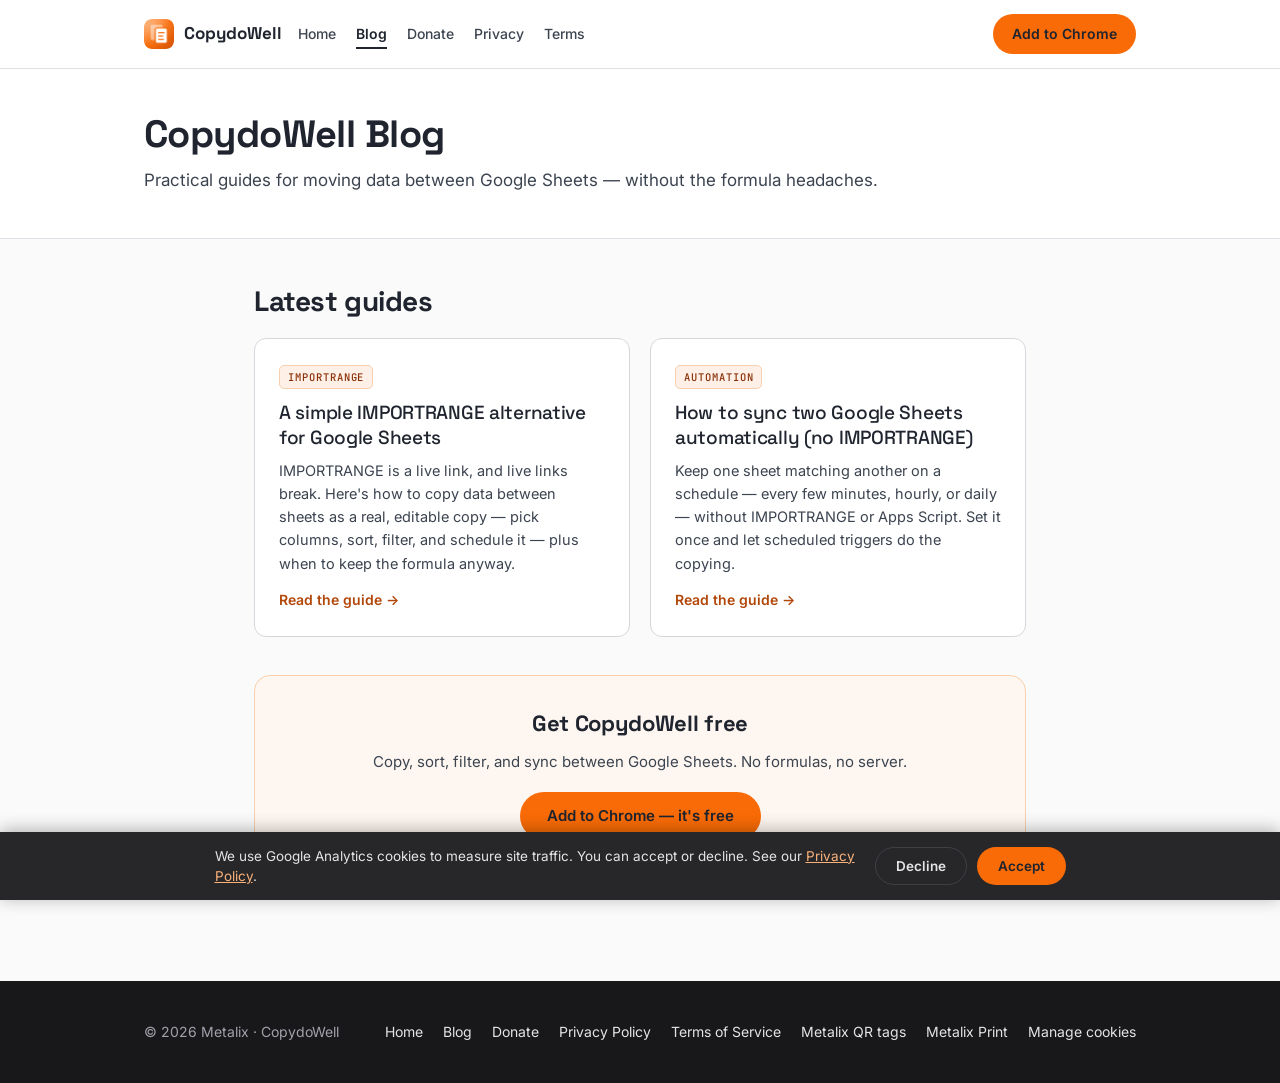
==== commit 636aeafa: "Link to metalix.in and print.metalix.in from the footer Every page's footer now links to the two oth" ====
--- a/blog/index.html
+++ b/blog/index.html
@@ -95,6 +95,8 @@
       <a href="/donate.html">Donate</a>
       <a href="/privacy.html">Privacy Policy</a>
       <a href="/terms.html">Terms of Service</a>
+      <a href="https://metalix.in/">Metalix QR tags</a>
+      <a href="https://print.metalix.in/">Metalix Print</a>
       <a href="#" class="manage-cookies">Manage cookies</a>
     </nav>
   </div>
